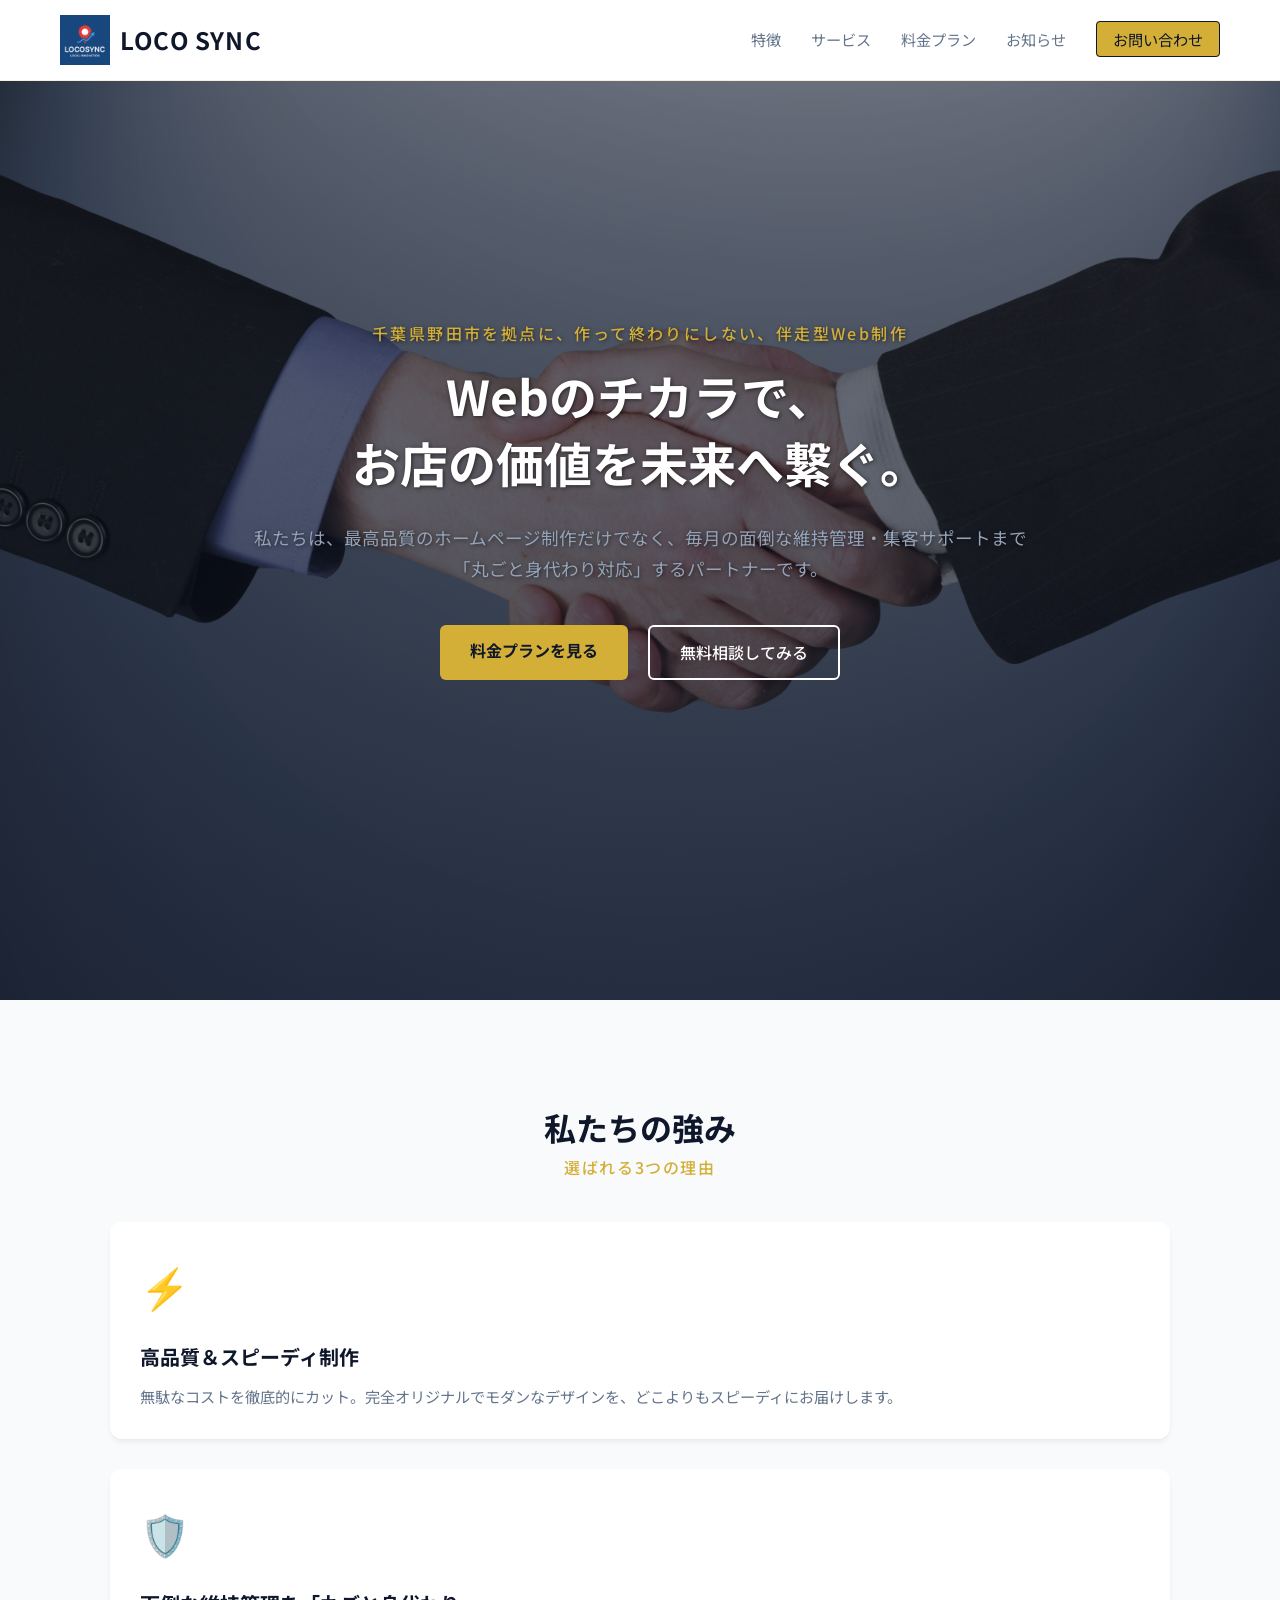
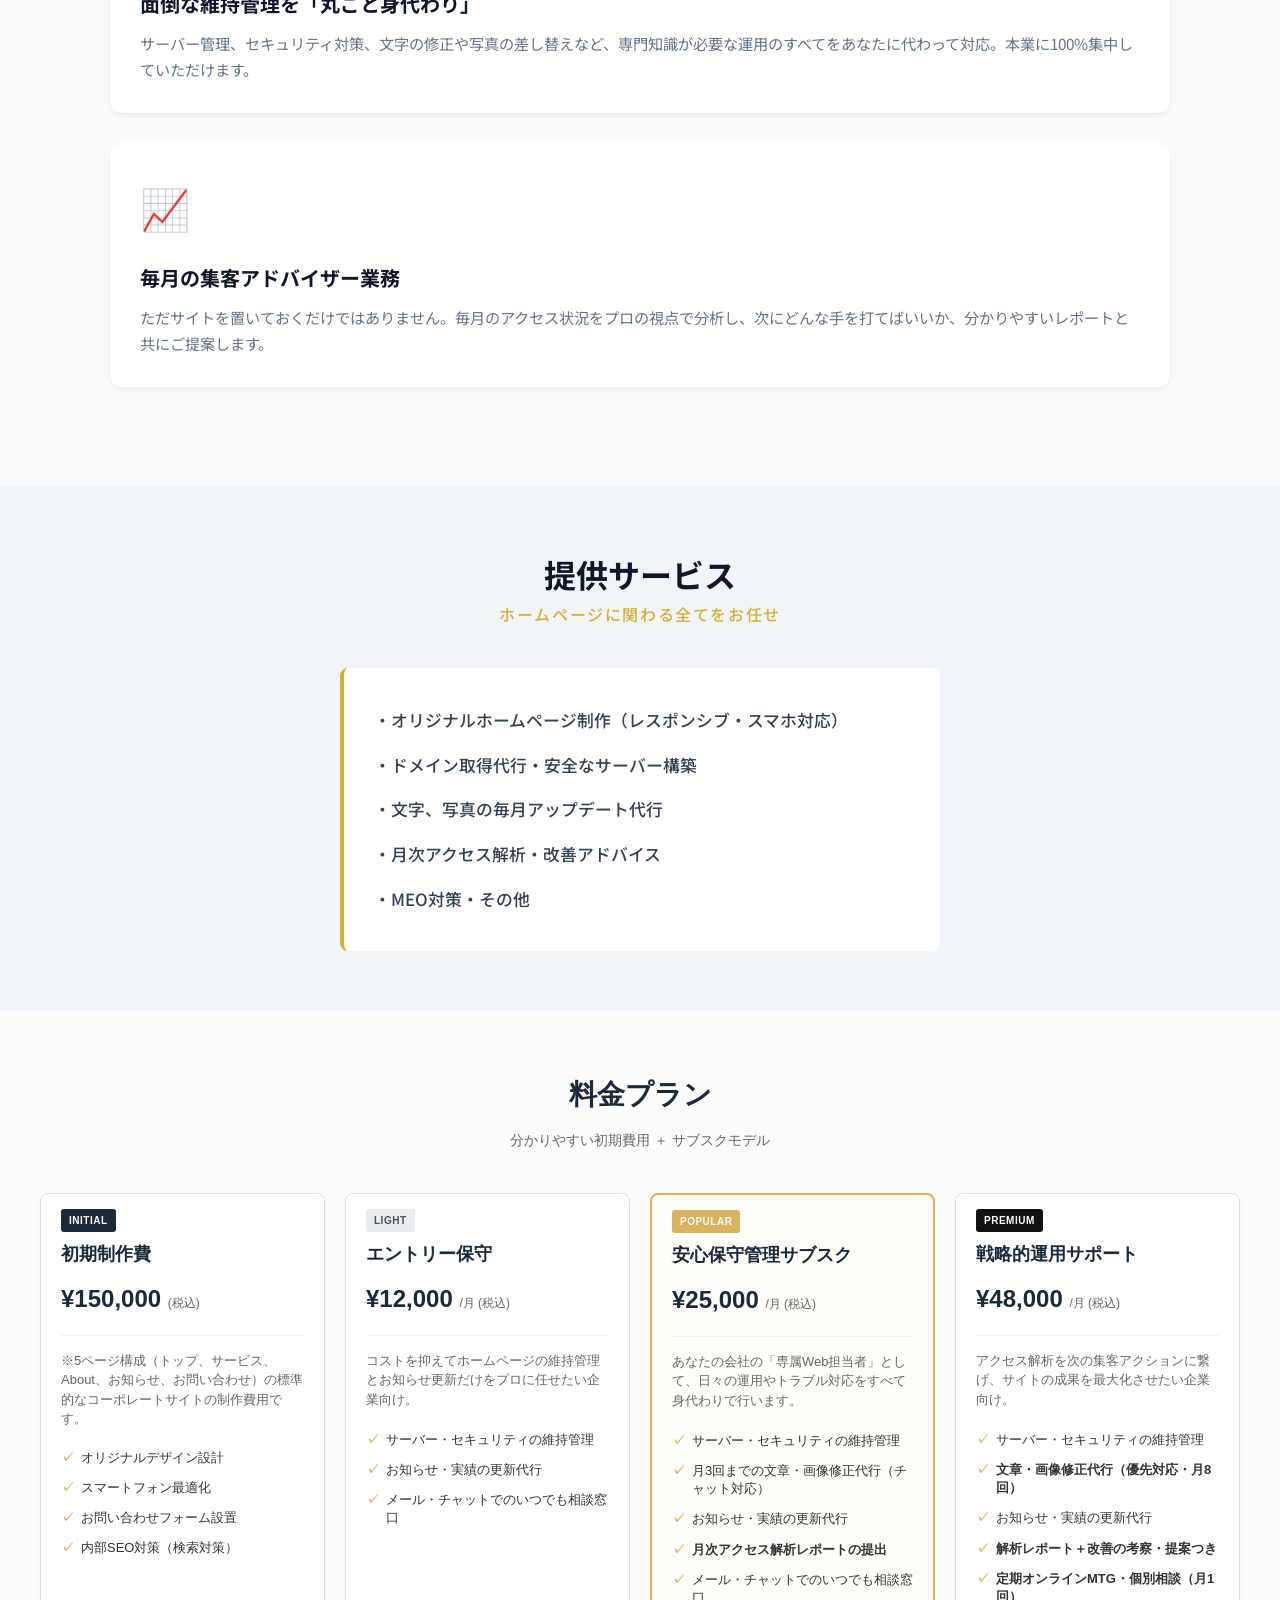
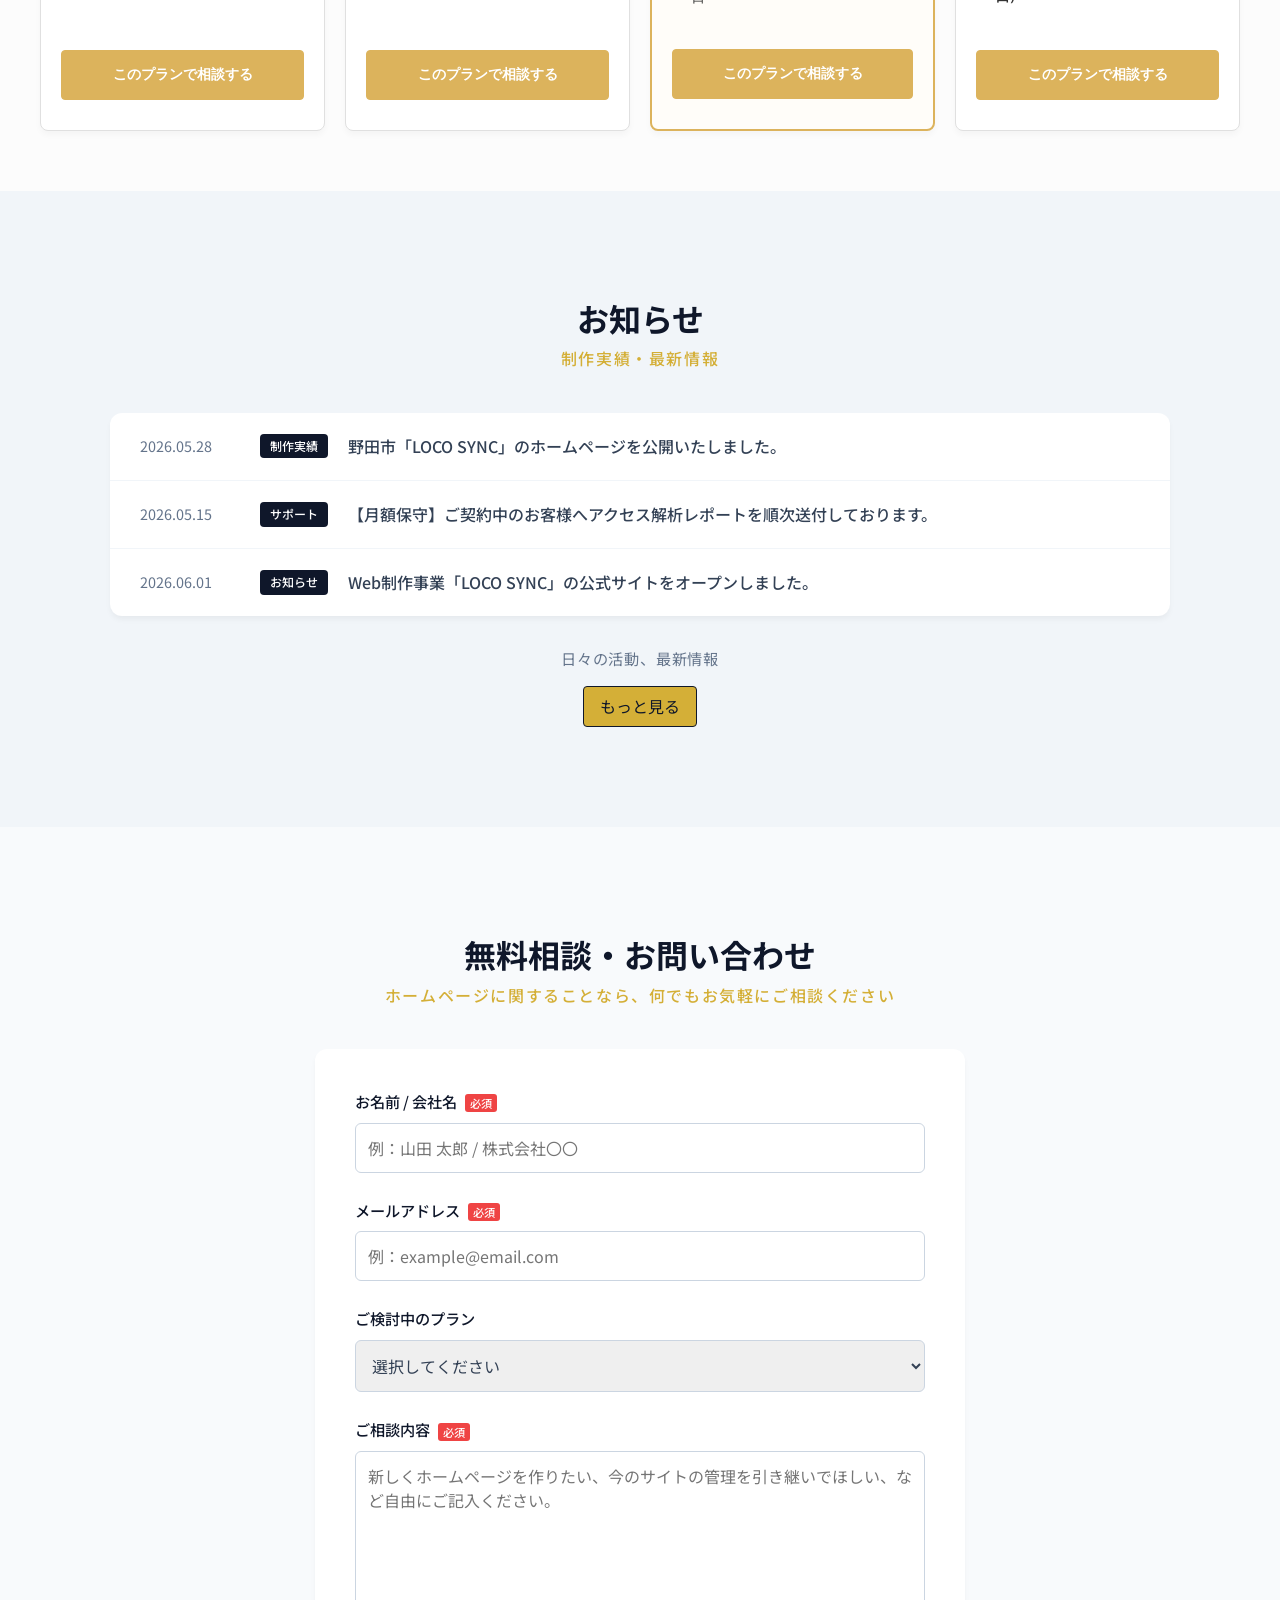
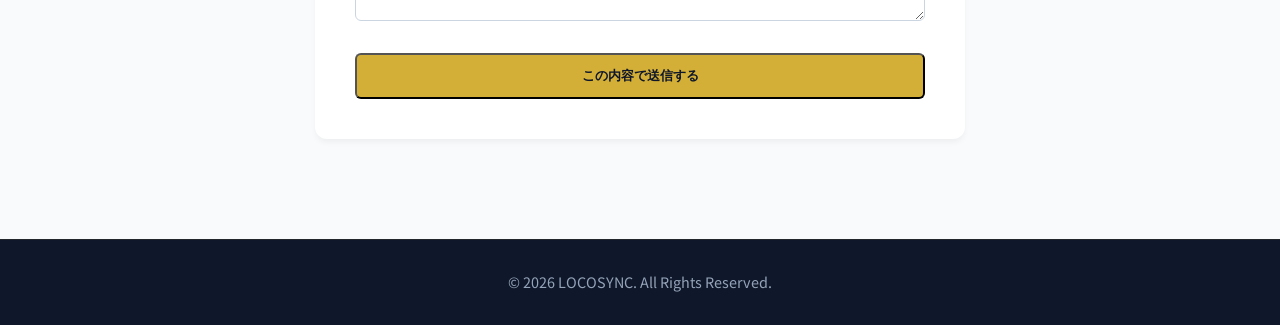
==== index.html @ f5b04028 "deploy" ====
<!DOCTYPE html>
<html lang="ja">
<head>
    <meta charset="UTF-8">
    <meta name="viewport" content="width=device-width, initial-scale=1.0">
    <title>Web制作 & 運営サポート | あなたの街のWeb担当者</title>
    <link rel="stylesheet" href="style.css">
    <!-- Google Fonts から洗練されたフォントを読み込み -->
    <link rel="preconnect" href="https://fonts.googleapis.com">
    <link rel="preconnect" href="https://fonts.gstatic.com" crossorigin>
    <link href="https://fonts.googleapis.com/css2?family=Noto+Sans+JP:wght@400;500;700&display=swap" rel="stylesheet">
</head>
<body>

    <!-- 1. ヘッダー -->
    <header class="header">
        <div class="header-container">
            <a href="#" class="logo">
                <img src="logo.png" alt="LOCO SYNC" class="logo-img">
                <span class="logo-text">LOCO SYNC</span>
            </a>
            <nav class="nav-menu">
                <ul>
                    <li><a href="#features">特徴</a></li>
                    <li><a href="#services">サービス</a></li>
                    <li><a href="#pricing">料金プラン</a></li>
                    <li><a href="#news">お知らせ</a></li>
                    <li><a href="#contact" class="btn-nav">お問い合わせ</a></li>
                </ul>
            </nav>
            <!-- スマホ用ハンバーガーボタン -->
            <button class="hamburger" id="hamburger">
                <span></span>
                <span></span>
                <span></span>
            </button>
        </div>
    </header>

    <!-- 2. メインビュー -->
    <section class="hero">
        <div class="hero-container">
            <span class="hero-sub">千葉県野田市を拠点に、作って終わりにしない、伴走型Web制作</span>
            <h1 class="hero-title">Webのチカラで、<br>お店の価値を未来へ繋ぐ。</h1>
            <p class="hero-text">
                私たちは、最高品質のホームページ制作だけでなく、毎月の面倒な維持管理・集客サポートまで「丸ごと身代わり対応」するパートナーです。
            </p>
            <div class="hero-buttons">
                <a href="#pricing" class="btn btn-primary">料金プランを見る</a>
                <a href="#contact" class="btn btn-secondary">無料相談してみる</a>
            </div>
        </div>
    </section>

    <!-- 3. 私たちの強み -->
    <section id="features" class="features">
        <div class="container">
            <h2 class="section-title">私たちの強み</h2>
            <p class="section-subtitle">選ばれる3つの理由</p>
            
            <div class="grid-3">
                <div class="card feature-card">
                    <div class="card-icon">⚡</div>
                    <h3>高品質＆スピーディ制作</h3>
                    <p>無駄なコストを徹底的にカット。完全オリジナルでモダンなデザインを、どこよりもスピーディにお届けします。</p>
                </div>
                <div class="card feature-card">
                    <div class="card-icon">🛡️</div>
                    <h3>面倒な維持管理を「丸ごと身代わり」</h3>
                    <p>サーバー管理、セキュリティ対策、文字の修正や写真の差し替えなど、専門知識が必要な運用のすべてをあなたに代わって対応。本業に100%集中していただけます。</p>
                </div>
                <div class="card feature-card">
                    <div class="card-icon">📈</div>
                    <h3>毎月の集客アドバイザー業務</h3>
                    <p>ただサイトを置いておくだけではありません。毎月のアクセス状況をプロの視点で分析し、次にどんな手を打てばいいか、分かりやすいレポートと共にご提案します。</p>
                </div>
            </div>
        </div>
    </section>

    <!-- 4. 提供サービス・料金プラン -->
    <section id="services" class="services">
        <div class="container">
            <h2 class="section-title">提供サービス</h2>
            <p class="section-subtitle">ホームページに関わる全てをお任せ</p>
            <div class="services-list">
                <div class="service-item">・オリジナルホームページ制作（レスポンシブ・スマホ対応）</div>
                <div class="service-item">・ドメイン取得代行・安全なサーバー構築</div>
                <div class="service-item">・文字、写真の毎月アップデート代行</div>
                <div class="service-item">・月次アクセス解析・改善アドバイス</div>
                <div class="service-item">・MEO対策・その他</div>
            </div>
        </div>
    </section>

    <section id="pricing" class="pricing-section">
        <div class="pricing-header" style="text-align: center; margin-bottom: 40px;">
            <h2 style="font-size: 28px; font-weight: bold; color: #1a2a3a; margin-bottom: 10px;">料金プラン</h2>
            <p style="font-size: 14px; color: #666;">分かりやすい初期費用 ＋ サブスクモデル</p>
        </div>

        <div class="pricing-container">
            <div class="price-card">
                <span class="card-badge badge-initial">INITIAL</span>
                <h3 class="card-title">初期制作費</h3>
                <div class="card-price">¥150,000 <span class="tax">(税込)</span></div>
                <p class="card-desc">※5ページ構成（トップ、サービス、About、お知らせ、お問い合わせ）の標準的なコーポレートサイトの制作費用です。</p>
                <ul class="feature-list">
                    <li>オリジナルデザイン設計</li>
                    <li>スマートフォン最適化</li>
                    <li>お問い合わせフォーム設置</li>
                    <li>内部SEO対策（検索対策）</li>
                </ul>
                <a href="#contact" class="btn-plan btn-popular" data-plan="initial">このプランで相談する</a>
            </div>

            <div class="price-card">
                <span class="card-badge badge-light">LIGHT</span>
                <h3 class="card-title">エントリー保守</h3>
                <div class="card-price">¥12,000 <span class="period">/月 (税込)</span></div>
                <p class="card-desc">コストを抑えてホームページの維持管理とお知らせ更新だけをプロに任せたい企業向け。</p>
                <ul class="feature-list">
                    <li>サーバー・セキュリティの維持管理</li>
                    <li>お知らせ・実績の更新代行</li>
                    <li>メール・チャットでのいつでも相談窓口</li>
                </ul>
                <a href="#contact" class="btn-plan btn-popular" data-plan="light">このプランで相談する</a>
            </div>

            <div class="price-card card-popular">
                <span class="card-badge badge-popular">POPULAR</span>
                <h3 class="card-title">安心保守管理サブスク</h3>
                <div class="card-price">¥25,000 <span class="period">/月 (税込)</span></div>
                <p class="card-desc">あなたの会社の「専属Web担当者」として、日々の運用やトラブル対応をすべて身代わりで行います。</p>
                <ul class="feature-list">
                    <li>サーバー・セキュリティの維持管理</li>
                    <li>月3回までの文章・画像修正代行（チャット対応）</li>
                    <li>お知らせ・実績の更新代行</li>
                    <li><strong>月次アクセス解析レポートの提出</strong></li>
                    <li>メール・チャットでのいつでも相談窓口</li>
                </ul>
                <a href="#contact" class="btn-plan btn-popular" data-plan="popular">このプランで相談する</a>
            </div>

            <div class="price-card">
                <span class="card-badge badge-premium">PREMIUM</span>
                <h3 class="card-title">戦略的運用サポート</h3>
                <div class="card-price">¥48,000 <span class="period">/月 (税込)</span></div>
                <p class="card-desc">アクセス解析を次の集客アクションに繋げ、サイトの成果を最大化させたい企業向け。</p>
                <ul class="feature-list">
                    <li>サーバー・セキュリティの維持管理</li>
                    <li><strong>文章・画像修正代行（優先対応・月8回）</strong></li>
                    <li>お知らせ・実績の更新代行</li>
                    <li><strong>解析レポート＋改善の考察・提案つき</strong></li>
                    <li><strong>定期オンラインMTG・個別相談（月1回）</strong></li>
                </ul>
                <a href="#contact" class="btn-plan btn-popular" data-plan="premium">このプランで相談する</a>
            </div>
        </div>
    </section>

    <!-- 5. お知らせ -->

            </div>
        </div>
    </section>

    <!-- 5. お知らせ -->
    <section id="news" class="news">
        <div class="container">
            <h2 class="section-title">お知らせ</h2>
            <p class="section-subtitle">制作実績・最新情報</p>
            
            <div class="news-list">
                <article class="news-item">
                    <span class="news-date">2026.05.28</span>
                    <span class="news-category">制作実績</span>
                    <a href="#" class="news-title">野田市「LOCO SYNC」のホームページを公開いたしました。</a>
                </article>
                <article class="news-item">
                    <span class="news-date">2026.05.15</span>
                    <span class="news-category">サポート</span>
                    <a href="#" class="news-title">【月額保守】ご契約中のお客様へアクセス解析レポートを順次送付しております。</a>
                </article>
                <article class="news-item">
                    <span class="news-date">2026.06.01</span>
                    <span class="news-category">お知らせ</span>
                    <a href="#" class="news-title">Web制作事業「LOCO SYNC」の公式サイトをオープンしました。</a>
                </article>
            </div>
            <div class="news-footer">
                <p class="news-note">日々の活動、最新情報</p>
                <a href="#" class="btn-nav">もっと見る</a>
            </div>
        </div>
    </section>

    <!-- 6. お問い合わせ -->
    <section id="contact" class="contact">
        <div class="container">
            <h2 class="section-title">無料相談・お問い合わせ</h2>
            <p class="section-subtitle">ホームページに関することなら、何でもお気軽にご相談ください</p>
            
            <form class="contact-form" onsubmit="return false;">
                <div class="form-group">
                    <label for="name">お名前 / 会社名 <span class="required">必須</span></label>
                    <input type="text" id="name" placeholder="例：山田 太郎 / 株式会社〇〇" required>
                </div>
                <div class="form-group">
                    <label for="email">メールアドレス <span class="required">必須</span></label>
                    <input type="email" id="email" placeholder="例：example@email.com" required>
                </div>
                <div class="form-group">
                    <label for="plan">ご検討中のプラン</label>
                    <select id="plan">
                        <option value="none">選択してください</option>
                        <option value="initial">初期制作費（¥150,000）</option>
                        <option value="light">エントリー保守（¥12,000/月）</option>
                        <option value="popular">安心保守管理サブスク（¥25,000/月）</option>
                        <option value="premium">戦略的運用サポート（¥48,000/月）</option>
                    </select>
                </div>
                <div class="form-group">
                    <label for="message">ご相談内容 <span class="required">必須</span></label>
                    <textarea id="message" rows="6" placeholder="新しくホームページを作りたい、今のサイトの管理を引き継いでほしい、など自由にご記入ください。" required></textarea>
                </div>
                <button type="submit" class="btn btn-primary btn-full">この内容で送信する</button>
            </form>
        </div>
    </section>

    <!-- フッター -->
    <footer class="footer-copy">
        <p>&copy; 2026 LOCOSYNC. All Rights Reserved.</p>
    </footer>

    <script src="main.js"></script>
</body>
</html>
---- style.css ----
/* --- 全体のリセットと共通設定 --- */
* {
    margin: 0;
    padding: 0;
    box-sizing: border-box;
}

html {
    scroll-behavior: smooth;
}

body {
    font-family: 'Noto Sans JP', sans-serif;
    color: #334155;
    background-color: #f8fafc;
    line-height: 1.7;
}

a {
    text-decoration: none;
    color: inherit;
    transition: all 0.3s ease;
}

ul {
    list-style: none;
}

.container {
    max-width: 1100px;
    margin: 0 auto;
    padding: 0 20px;
}

.grid-3 {
    display: grid;
    grid-template-columns: repeat(auto-fit, minmax(300px, 1-fr));
    gap: 30px;
    margin-top: 40px;
}

/* --- 見出しスタリング --- */
.section-title {
    font-size: 2rem;
    text-align: center;
    color: #0f172a; /* 濃いネイビー */
    font-weight: 700;
}

.section-subtitle {
    text-align: center;
    color: #d4af37; /* ゴールド */
    font-weight: 500;
    margin-bottom: 40px;
    font-size: 1rem;
    letter-spacing: 0.1em;
}

/* --- ボタン --- */
.btn {
    display: inline-block;
    padding: 12px 30px;
    border-radius: 6px;
    font-weight: 500;
    text-align: center;
    cursor: pointer;
    transition: all 0.3s ease;
}

.btn-primary {
    background-color: #d4af37;
    color: #0f172a;
    font-weight: 700;
}

.btn-primary:hover {
    background-color: #f1c40f;
    transform: translateY(-2px);
}

.btn-secondary {
    border: 2px solid #ffffff;
    color: #ffffff;
}

.btn-secondary:hover {
    background-color: #ffffff;
    color: #0f172a;
    transform: translateY(-2px);
}

.btn-full {
    display: block;
    width: 100%;
}

/* --- カード共通 --- */
.card {
    background: #ffffff;
    padding: 30px;
    border-radius: 12px;
    box-shadow: 0 4px 6px -1px rgba(0, 0, 0, 0.05), 0 2px 4px -1px rgba(0, 0, 0, 0.03);
    transition: transform 0.3s ease;
}

.card:hover {
    transform: translateY(-5px);
}

/* --- 1. ヘッダー --- */
.header {
    background-color: #ffffff;
    position: fixed;
    top: 0;
    width: 100%;
    z-index: 1000;
    border-bottom: 1px solid rgba(212, 175, 55, 0.2);
    backdrop-filter: blur(5px);
}

.header-container {
    max-width: 1200px;
    margin: 0 auto;
    padding: 15px 20px;
    display: flex;
    justify-content: space-between;
    align-items: center;
}

.logo {
    display: flex;
    align-items: center;
    gap: 10px;
    text-decoration: none;
    transition: all 0.3s ease;
}

.logo-img {
    height: 50px;
    width: auto;
}

.logo-text {
    color: #0f172a;
    font-size: 1.5rem;
    font-weight: 700;
    letter-spacing: 0.05em;
}

.logo:hover .logo-text {
    color: #d4af37;
}

.nav-menu ul {
    display: flex;
    align-items: center;
    gap: 30px;
}

.nav-menu ul li a {
    color: #64748b;
    font-size: 0.95rem;
}

.nav-menu ul li a:hover {
    color: #d4af37;
}

.btn-nav {
    background-color: #d4af37;
    border: 1px solid #0f172a;
    padding: 6px 16px;
    border-radius: 4px;
    color: #0f172a !important;
}

.btn-nav:hover {
    background-color: transparent;
    border: 1px solid #d4af37;
    color: #d4af37 !important;
}

/* スマホ用ハンバーガー */
.hamburger {
    display: none;
    flex-direction: column;
    gap: 6px;
    background: none;
    border: none;
    cursor: pointer;
}

.hamburger span {
    width: 25px;
    height: 2px;
    background-color: #ffffff;
    transition: all 0.3s ease;
}

/* --- 2. メインビュー (Hero) --- */
.hero {
    position: relative;
    overflow: hidden;
    background-color: rgba(15, 23, 42, 0.45);
    /* 1. メイン画像を差し替え（同ディレクトリに配置してください） */
    background-image: url("baumannfoto-hands-10016269.jpg");

    /* 2. 画面幅に綺麗に収める */
    background-size: cover;
    background-position: center center;
    background-repeat: no-repeat;
    background-blend-mode: multiply;

    /* 3. 縦サイズを固定して中央寄せにする（デザイン崩れを防ぐ） */
    height: 1000px;
    display: flex;
    flex-direction: column;
    justify-content: center;
    padding: 0 20px;
    color: #ffffff;
    text-align: center;
}

.hero::before {
    content: "";
    position: absolute;
    inset: 0;
    background: linear-gradient(180deg, rgba(15, 23, 42, 0.22), rgba(15, 23, 42, 0.55));
    pointer-events: none;
}

.hero > * {
    position: relative;
    z-index: 1;
}

.hero-sub {
    color: #d4af37;
    font-weight: 500;
    letter-spacing: 0.15em;
    font-size: 1rem;
    display: block;
    margin-bottom: 15px;
    text-shadow: 1px 1px 4px rgba(0, 0, 0, 0.6);
}

.hero-title {
    font-size: 3rem;
    font-weight: 700;
    line-height: 1.4;
    margin-bottom: 25px;
    text-shadow: 1px 1px 4px rgba(0, 0, 0, 0.6);
}

.hero-text {
    font-size: 1.1rem;
    color: #94a3b8;
    max-width: 800px;
    margin: 0 auto 40px auto;
    text-shadow: 1px 1px 4px rgba(0, 0, 0, 0.6);
    line-height: 1.8;
}

.hero-buttons {
    display: flex;
    justify-content: center;
    gap: 20px;
}

/* --- 3. 私たちの強み --- */
.features {
    padding: 100px 0;
}

.feature-card h3 {
    font-size: 1.25rem;
    color: #0f172a;
    margin: 20px 0 10px 0;
}

.feature-card p {
    font-size: 0.95rem;
    color: #64748b;
}

.card-icon {
    font-size: 2.5rem;
}

/* --- 4. 提供サービス & 料金プラン --- */
.services {
    padding: 60px 0;
    background-color: #f1f5f9;
}

.services-list {
    max-width: 600px;
    margin: 0 auto;
    background: #ffffff;
    padding: 30px;
    border-radius: 8px;
    border-left: 4px solid #d4af37;
}

.service-item {
    font-size: 1.05rem;
    padding: 8px 0;
    color: #334155;
    font-weight: 500;
}

.pricing-section {
  padding: 60px 20px;
  background-color: #fcfcfc;
  font-family: 'Helvetica Neue', Arial, sans-serif;
}
.pricing-container {
  display: flex;
  flex-wrap: wrap;
  justify-content: center;
  gap: 20px;
  max-width: 1200px;
  margin: 0 auto;
}
.price-card {
  flex: 1;
  min-width: 260px;
  max-width: 285px;
  background: #ffffff;
  border: 1px solid #e0e0e0;
  border-radius: 8px;
  padding: 30px 20px;
  position: relative;
  display: flex;
  flex-direction: column;
  box-shadow: 0 4px 6px rgba(0,0,0,0.03);
  transition: transform 0.3s ease, box-shadow 0.3s ease;
}
.price-card:hover {
  transform: translateY(-5px);
  box-shadow: 0 10px 20px rgba(0,0,0,0.08);
}
.price-card.card-popular {
  border: 2px solid #dcb35c;
  background-color: #fffdf9;
}
.card-badge {
  position: absolute;
  top: 15px;
  left: 20px;
  font-size: 10px;
  font-weight: bold;
  padding: 3px 8px;
  border-radius: 3px;
  letter-spacing: 0.5px;
}
.badge-initial { background-color: #1a2a3a; color: #fff; }
.badge-light { background-color: #e9ecef; color: #495057; }
.badge-popular { background-color: #dcb35c; color: #fff; }
.badge-premium { background-color: #111111; color: #fff; }
.card-title {
  font-size: 18px;
  font-weight: bold;
  color: #1a2a3a;
  margin: 15px 0 10px 0;
}
.card-price {
  font-size: 24px;
  font-weight: bold;
  color: #1a2a3a;
  margin-bottom: 15px;
  border-bottom: 1px solid #f0f0f0;
  padding-bottom: 15px;
}
.card-price .tax, .card-price .period {
  font-size: 12px;
  font-weight: normal;
  color: #666;
}
.card-desc {
  font-size: 13px;
  color: #666;
  line-height: 1.5;
  margin-bottom: 20px;
  min-height: 60px;
}
.feature-list {
  list-style: none;
  padding: 0;
  margin: 0 0 30px 0;
  flex-grow: 1;
}
.feature-list li {
  font-size: 13px;
  color: #333;
  position: relative;
  padding-left: 20px;
  margin-bottom: 12px;
  line-height: 1.4;
}
.feature-list li::before {
  content: "✓";
  position: absolute;
  left: 0;
  color: #dcb35c;
  font-weight: bold;
}
.feature-list li.not-included {
  color: #b0b0b0;
}
.feature-list li.not-included::before {
  content: "✕";
  color: #ccc;
}
/* すべてのボタンをPOPULARの色（オレンジ・ゴールド）に統一 */
.btn-plan {
  display: block;
  text-align: center;
  background-color: #dcb35c;
  color: #fff;
  border: 1px solid #dcb35c;
  padding: 12px;
  border-radius: 4px;
  text-decoration: none;
  font-size: 14px;
  font-weight: bold;
  transition: all 0.3s ease;
}
/* すべてのボタンのホバー時の挙動を統一 */
.btn-plan:hover {
  background-color: #c9a14b;
  border-color: #c9a14b;
  color: #fff;
}
@media (max-width: 768px) {
  .pricing-container {
    flex-direction: column;
    align-items: center;
  }
  .price-card {
    width: 100%;
    max-width: 100%;
  }
}

/* --- 5. お知らせ --- */
.news {
    padding: 100px 0;
    background-color: #f1f5f9;
}

.news-list {
    background: #ffffff;
    border-radius: 12px;
    overflow: hidden;
    box-shadow: 0 4px 6px -1px rgba(0, 0, 0, 0.05);
}

.news-item {
    display: flex;
    align-items: center;
    padding: 20px 30px;
    border-bottom: 1px solid #f1f5f9;
}

.news-item:last-child {
    border-bottom: none;
}

.news-date {
    font-size: 0.9rem;
    color: #64748b;
    width: 120px;
}

.news-category {
    font-size: 0.75rem;
    background-color: #0f172a;
    color: #ffffff;
    padding: 2px 10px;
    border-radius: 4px;
    margin-right: 20px;
    font-weight: 500;
}

.news-title {
    color: #334155;
    font-weight: 500;
    flex-grow: 1;
}

.news-title:hover {
    color: #d4af37;
    padding-left: 5px;
}

.news-footer {
    display: flex;
    flex-direction: column;
    align-items: center;
    justify-content: center;
    gap: 14px;
    margin-top: 30px;
}

.news-note {
    font-size: 0.95rem;
    color: #64748b;
    letter-spacing: 0.05em;
}

/* --- 6. お問い合わせ --- */
.contact {
    padding: 100px 0;
}

.contact-form {
    max-width: 650px;
    margin: 0 auto;
    background: #ffffff;
    padding: 40px;
    border-radius: 12px;
    box-shadow: 0 4px 6px -1px rgba(0, 0, 0, 0.05);
}

.form-group {
    margin-bottom: 25px;
}

.form-group label {
    display: block;
    font-size: 0.95rem;
    font-weight: 500;
    color: #0f172a;
    margin-bottom: 8px;
}

.required {
    background-color: #ef4444;
    color: #ffffff;
    font-size: 0.7rem;
    padding: 1px 5px;
    border-radius: 3px;
    margin-left: 5px;
    vertical-align: middle;
}

.form-group input,
.form-group select,
.form-group textarea {
    width: 100%;
    padding: 12px;
    border: 1px solid #cbd5e1;
    border-radius: 6px;
    font-family: inherit;
    font-size: 1rem;
    color: #334155;
    transition: border-color 0.3s ease;
}

.form-group input:focus,
.form-group select:focus,
.form-group textarea:focus {
    outline: none;
    border-color: #d4af37;
}

/* --- フッター --- */
.footer-copy {
    background-color: #0f172a;
    color: #94a3b8;
    text-align: center;
    padding: 30px 20px;
    font-size: 0.9rem;
    border-top: 1px solid rgba(212, 175, 55, 0.1);
}

/* --- 📱 レスポンシブ対応 (スマホ用) --- */
@media (max-width: 768px) {
    .hero-title {
        font-size: 2rem;
    }
    
    .hero-buttons {
        flex-direction: column;
        gap: 15px;
        padding: 0 4px;
    }
    
    .pricing-container {
        flex-direction: column;
        gap: 30px;
    }
    
    .recommended {
        transform: none;
    }
    
    .news-item {
        flex-direction: column;
        align-items: flex-start;
        gap: 8px;
        padding: 20px;
    }
    
    /* ハンバーガーメニュー有効化 */
    .hamburger {
        display: flex;
    }
    
    .nav-menu {
        display: none;
        position: absolute;
        top: 100%;
        left: 0;
        width: 100%;
        background-color: #0f172a;
        padding: 20px;
        border-bottom: 2px solid #d4af37;
    }
    
    .nav-menu.active {
        display: block;
    }
    
    .nav-menu ul {
        flex-direction: column;
        gap: 20px;
        text-align: center;
    }
    
    .btn-nav {
        display: block;
        width: 100%;
    }
    
    /* ハンバーガーアニメーション用 */
    .hamburger.active span:nth-child(1) {
        transform: translateY(8px) rotate(45deg);
    }
    .hamburger.active span:nth-child(2) {
        opacity: 0;
    }
    .hamburger.active span:nth-child(3) {
        transform: translateY(-8px) rotate(-45deg);
    }
}
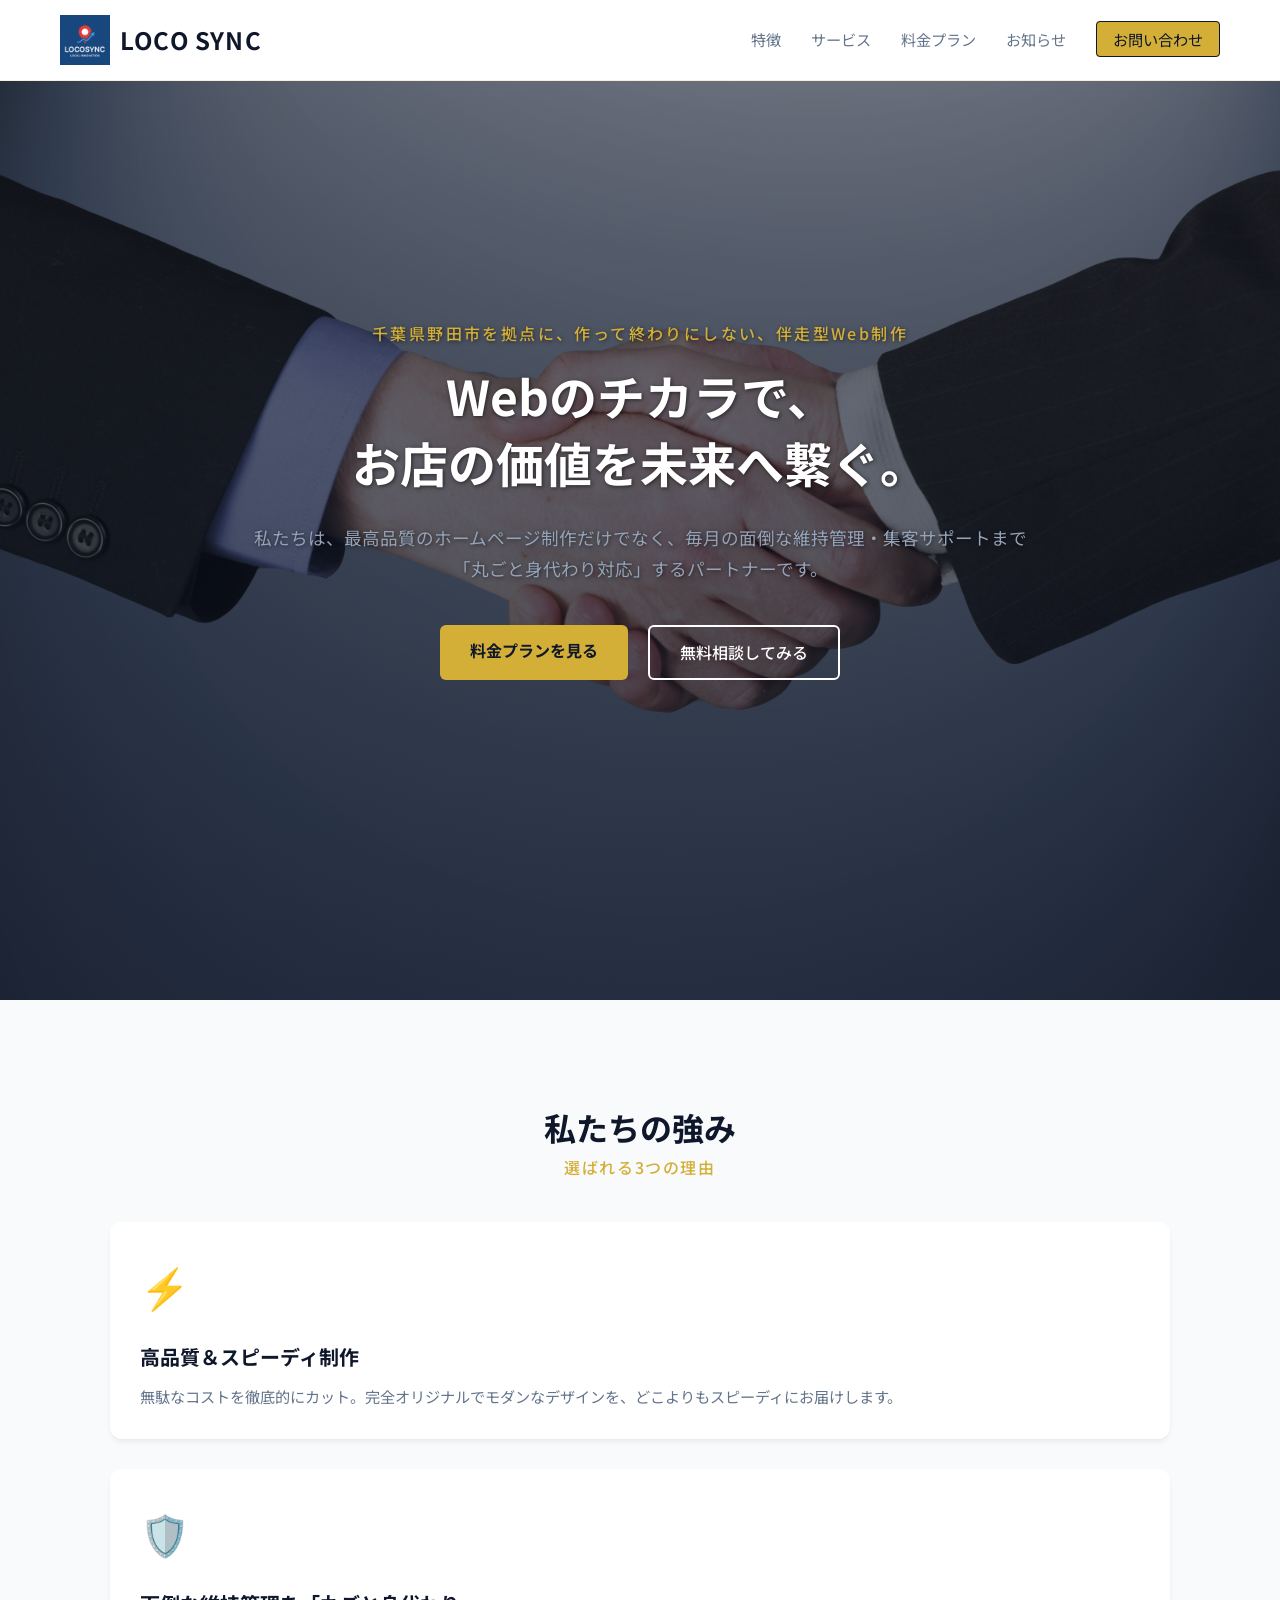
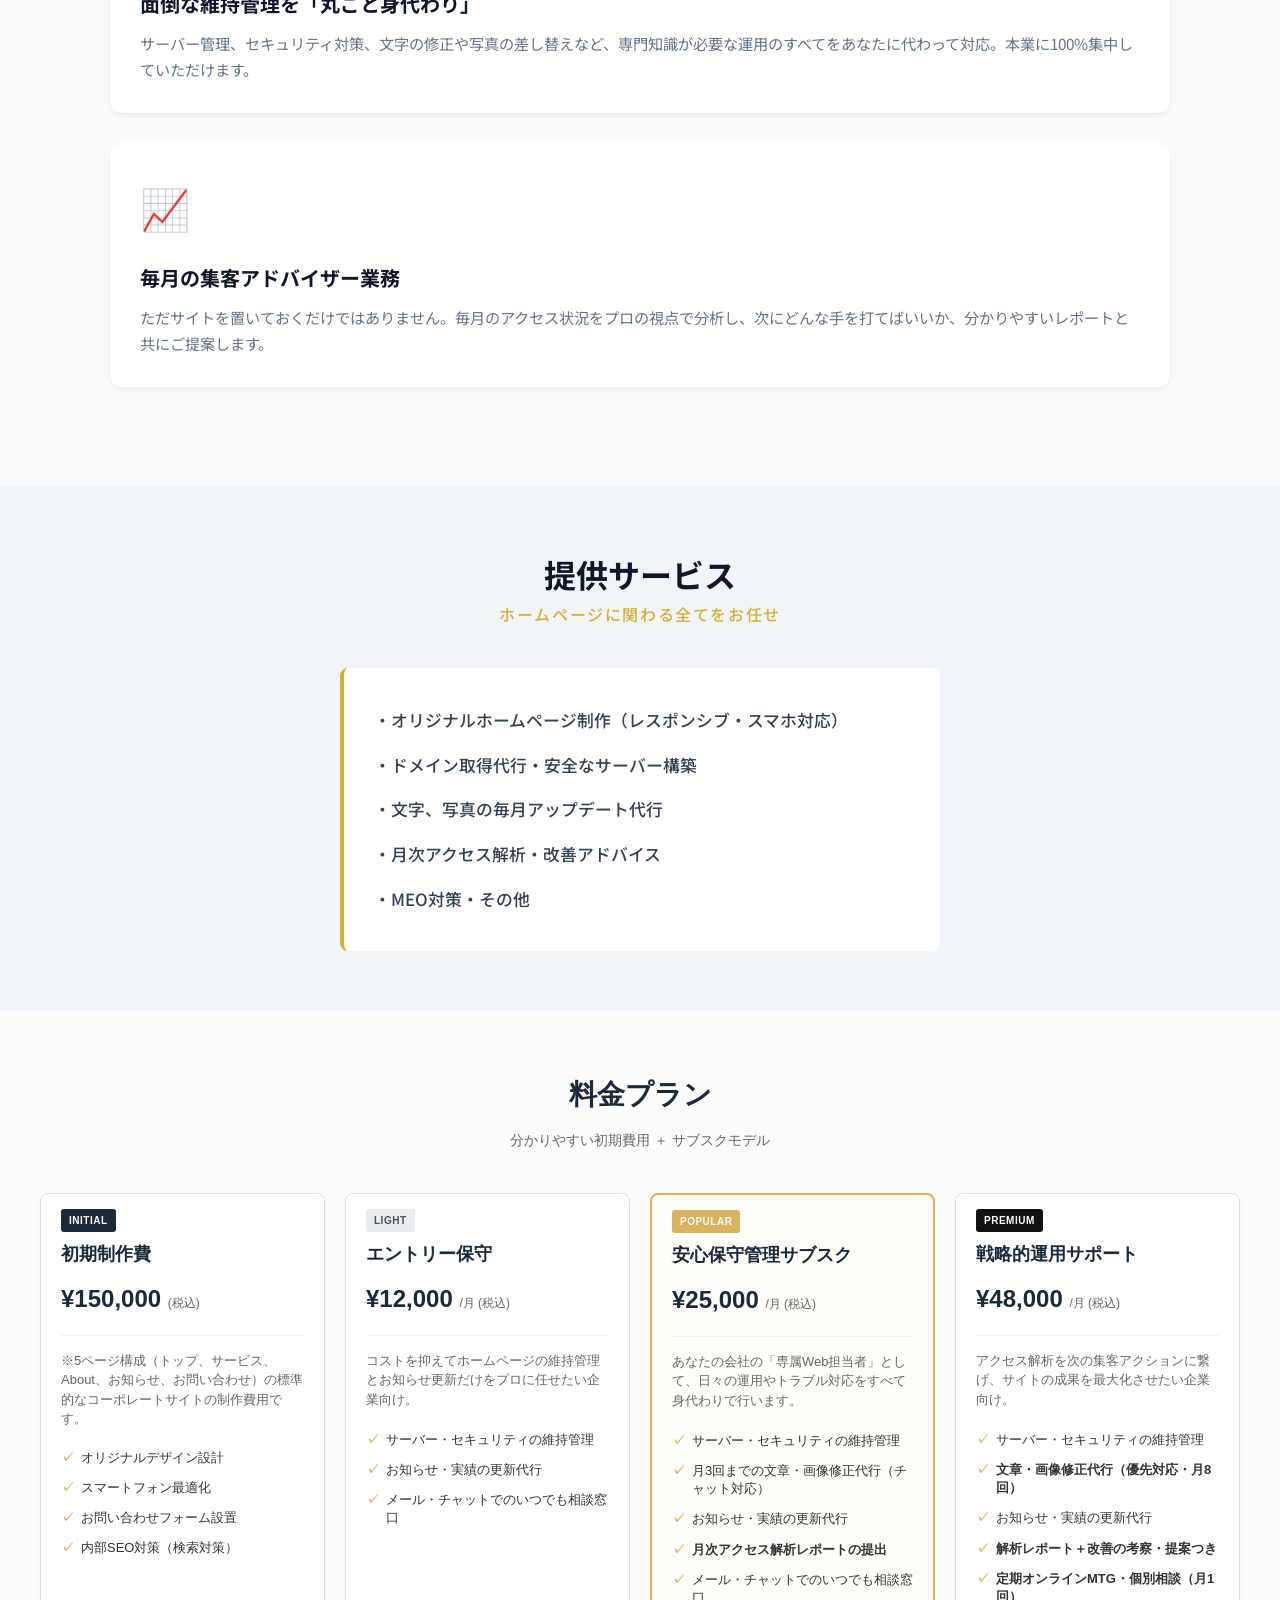
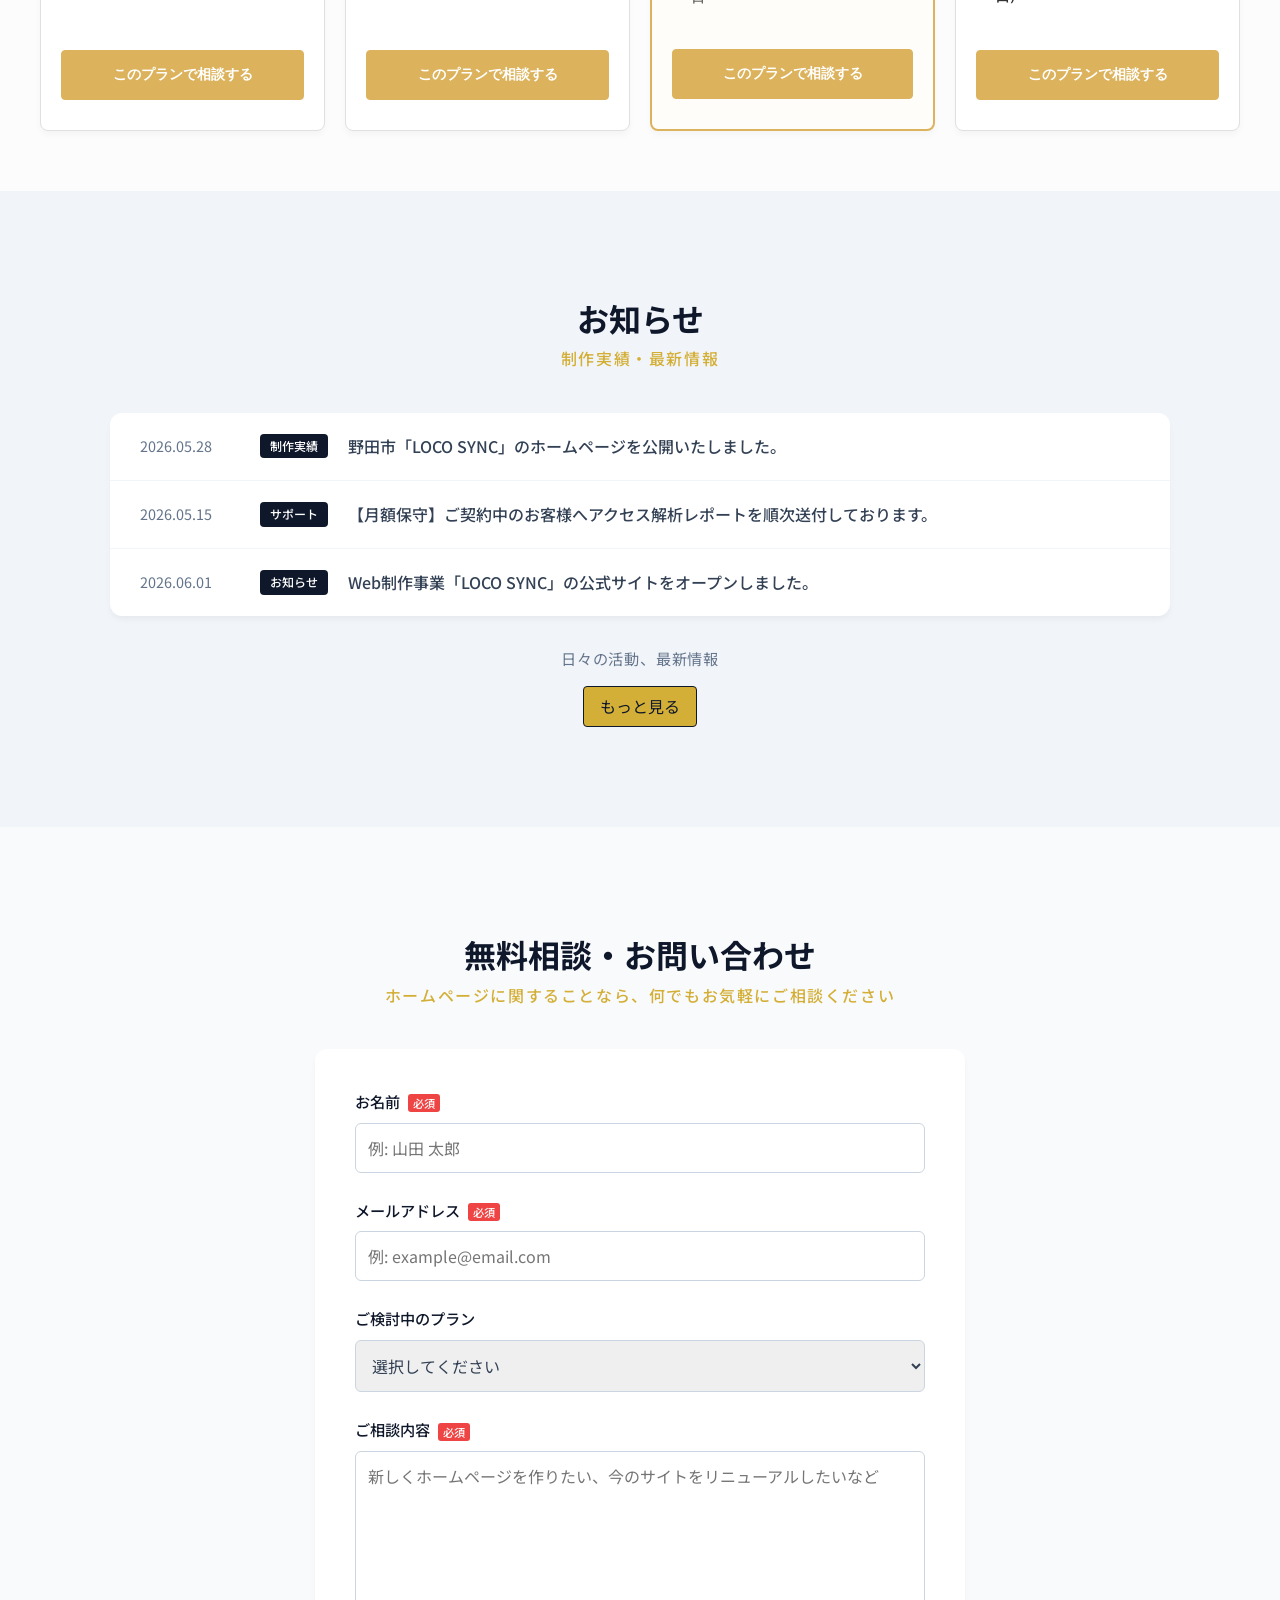
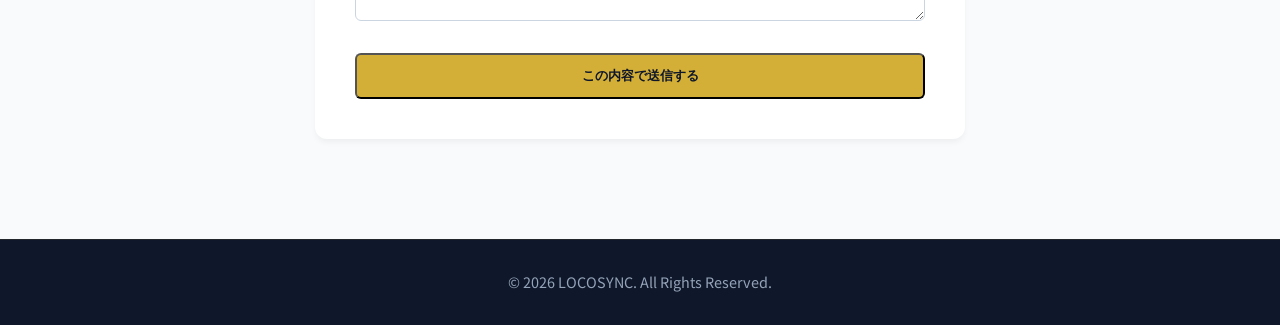
==== commit 76f1ecb9: "feat: サンキューページへのリダイレクトを設定" ====
--- a/index.html
+++ b/index.html
@@ -201,28 +201,29 @@
             <h2 class="section-title">無料相談・お問い合わせ</h2>
             <p class="section-subtitle">ホームページに関することなら、何でもお気軽にご相談ください</p>
             
-            <form class="contact-form" onsubmit="return false;">
-                <div class="form-group">
-                    <label for="name">お名前 / 会社名 <span class="required">必須</span></label>
-                    <input type="text" id="name" placeholder="例：山田 太郎 / 株式会社〇〇" required>
-                </div>
-                <div class="form-group">
-                    <label for="email">メールアドレス <span class="required">必須</span></label>
-                    <input type="email" id="email" placeholder="例：example@email.com" required>
-                </div>
-                <div class="form-group">
-                    <label for="plan">ご検討中のプラン</label>
-                    <select id="plan">
-                        <option value="none">選択してください</option>
-                        <option value="initial">初期制作費（¥150,000）</option>
-                        <option value="light">エントリー保守（¥12,000/月）</option>
-                        <option value="popular">安心保守管理サブスク（¥25,000/月）</option>
-                        <option value="premium">戦略的運用サポート（¥48,000/月）</option>
-                    </select>
-                </div>
-                <div class="form-group">
-                    <label for="message">ご相談内容 <span class="required">必須</span></label>
-                    <textarea id="message" rows="6" placeholder="新しくホームページを作りたい、今のサイトの管理を引き継いでほしい、など自由にご記入ください。" required></textarea>
+            <form class="contact-form" action="https://formspree.io/f/mzdwqpgp" method="POST">
+          <input type="hidden" name="_next" value="https://my-portfolio-onig.vercel.app/thankyou.html">
+          <div class="form-group">
+            <label for="name">お名前 <span class="required">必須</span></label>
+            <input type="text" id="name" name="name" placeholder="例: 山田 太郎" required>
+          </div>
+          <div class="form-group">
+            <label for="email">メールアドレス <span class="required">必須</span></label>
+            <input type="email" id="email" name="email" placeholder="例: example@email.com" required>
+          </div>
+          <div class="form-group">
+            <label for="plan">ご検討中のプラン</label>
+            <select id="plan" name="plan">
+              <option value="none">選択してください</option>
+              <option value="initial">初期制作費（¥150,000）</option>
+              <option value="light">エントリー保守（¥12,000/月）</option>
+              <option value="popular">安心保守管理サブスク（¥25,000/月）</option>
+              <option value="premium">戦略的運用サポート（¥48,000/月）</option>
+            </select>
+          </div>
+          <div class="form-group">
+            <label for="message">ご相談内容 <span class="required">必須</span></label>
+            <textarea id="message" name="message" rows="6" placeholder="新しくホームページを作りたい、今のサイトをリニューアルしたいなど" required></textarea>
                 </div>
                 <button type="submit" class="btn btn-primary btn-full">この内容で送信する</button>
             </form>
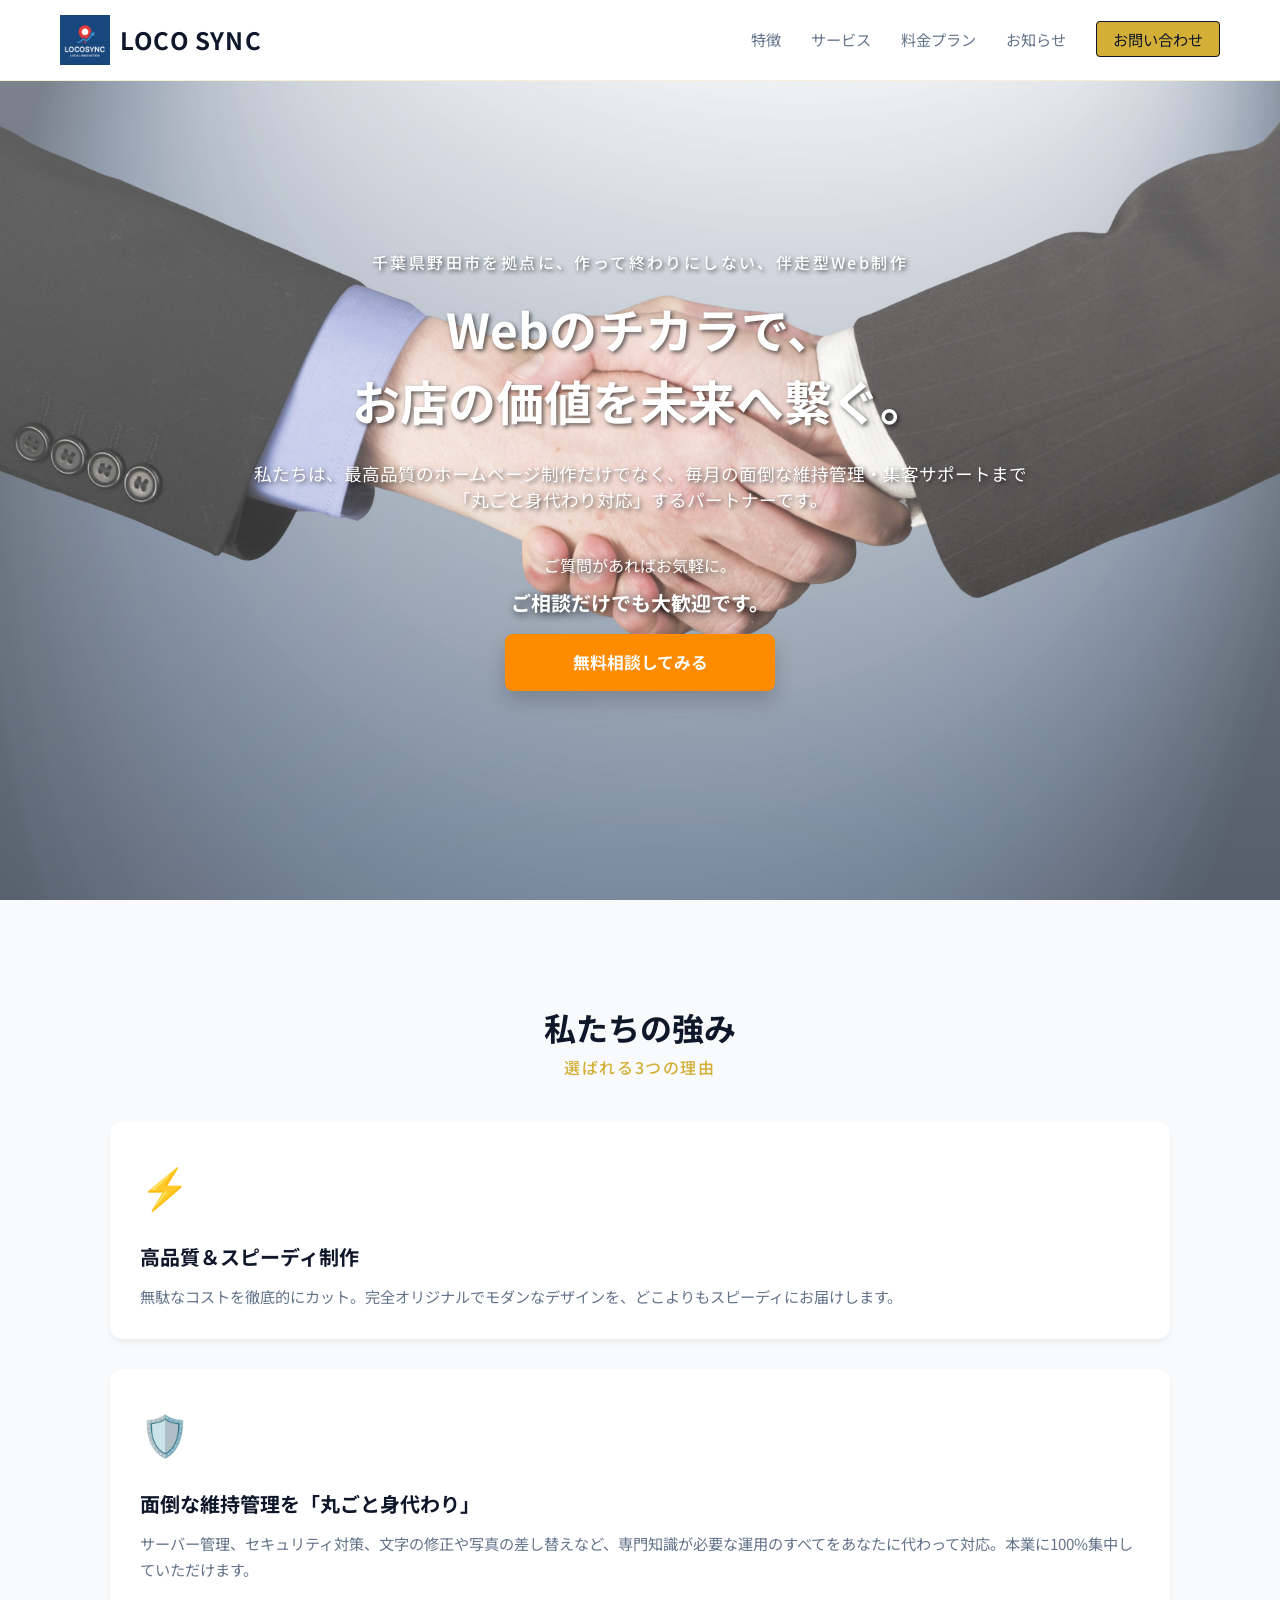
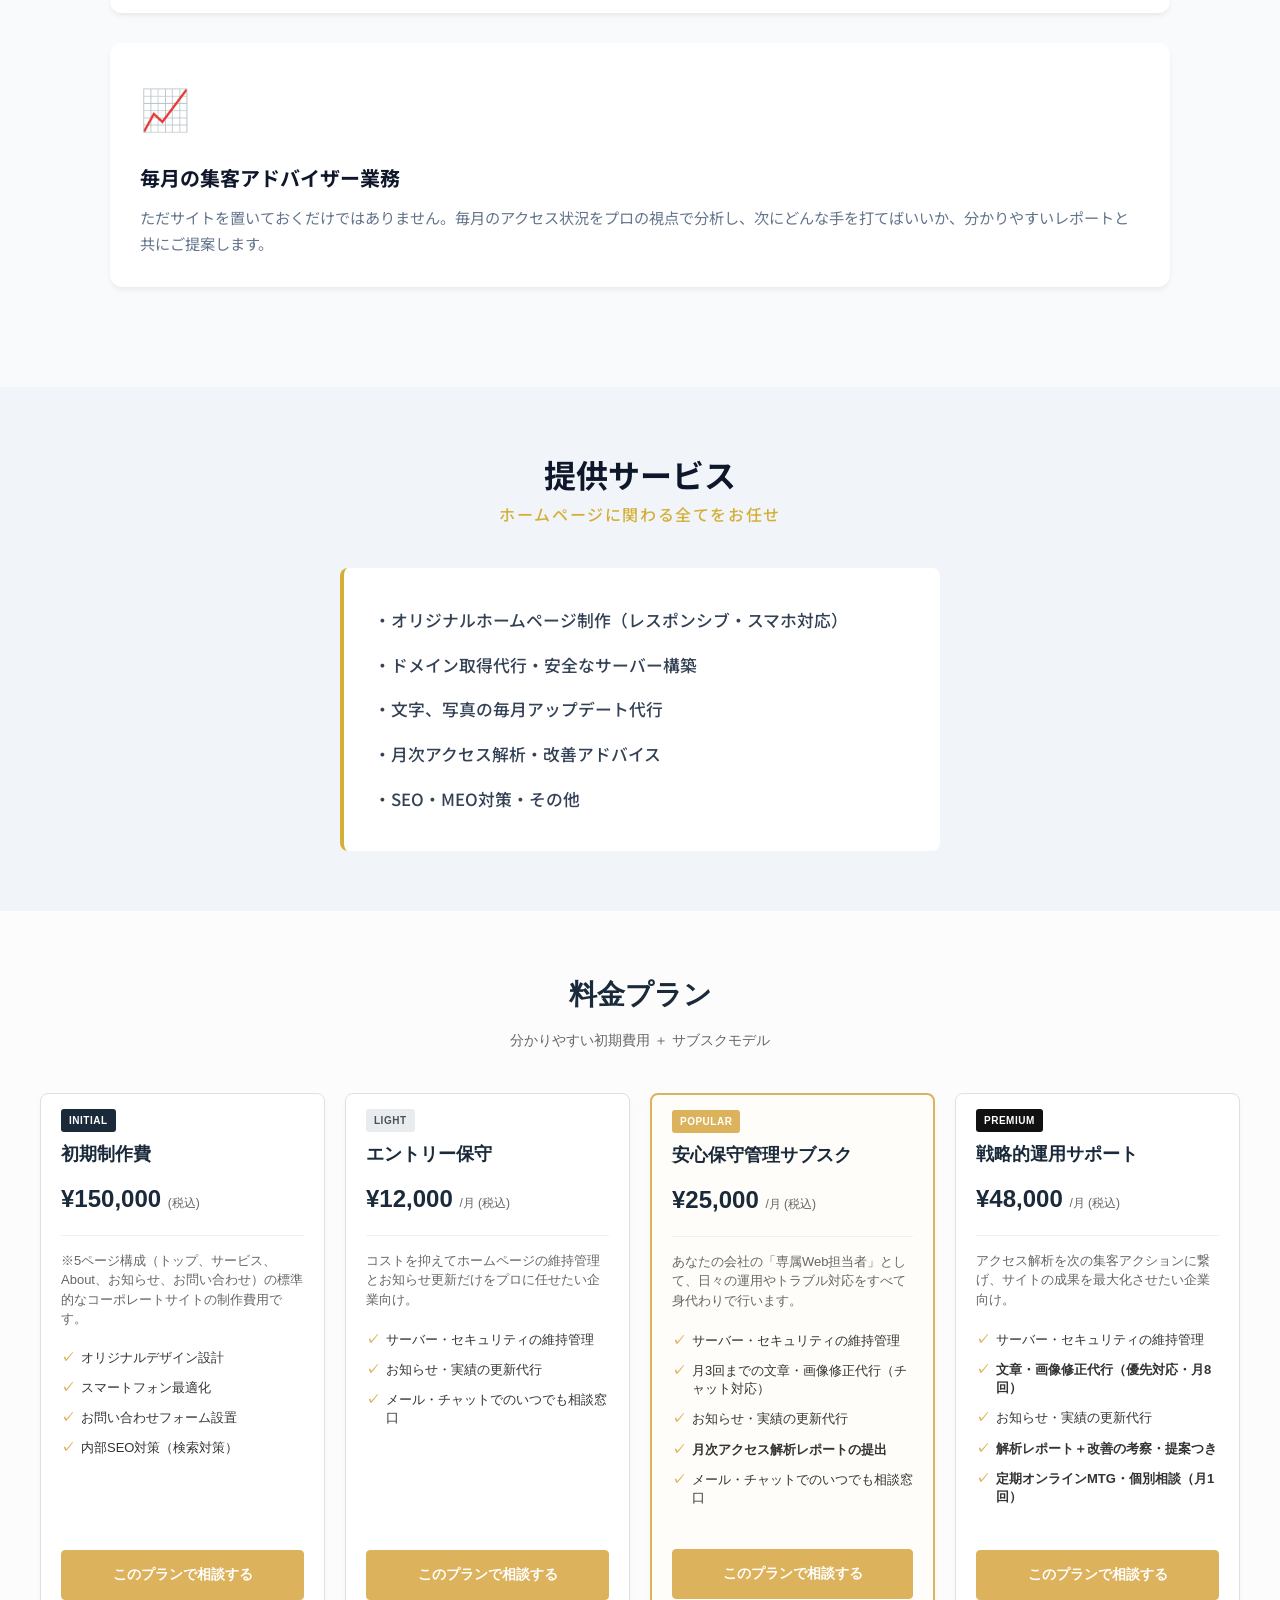
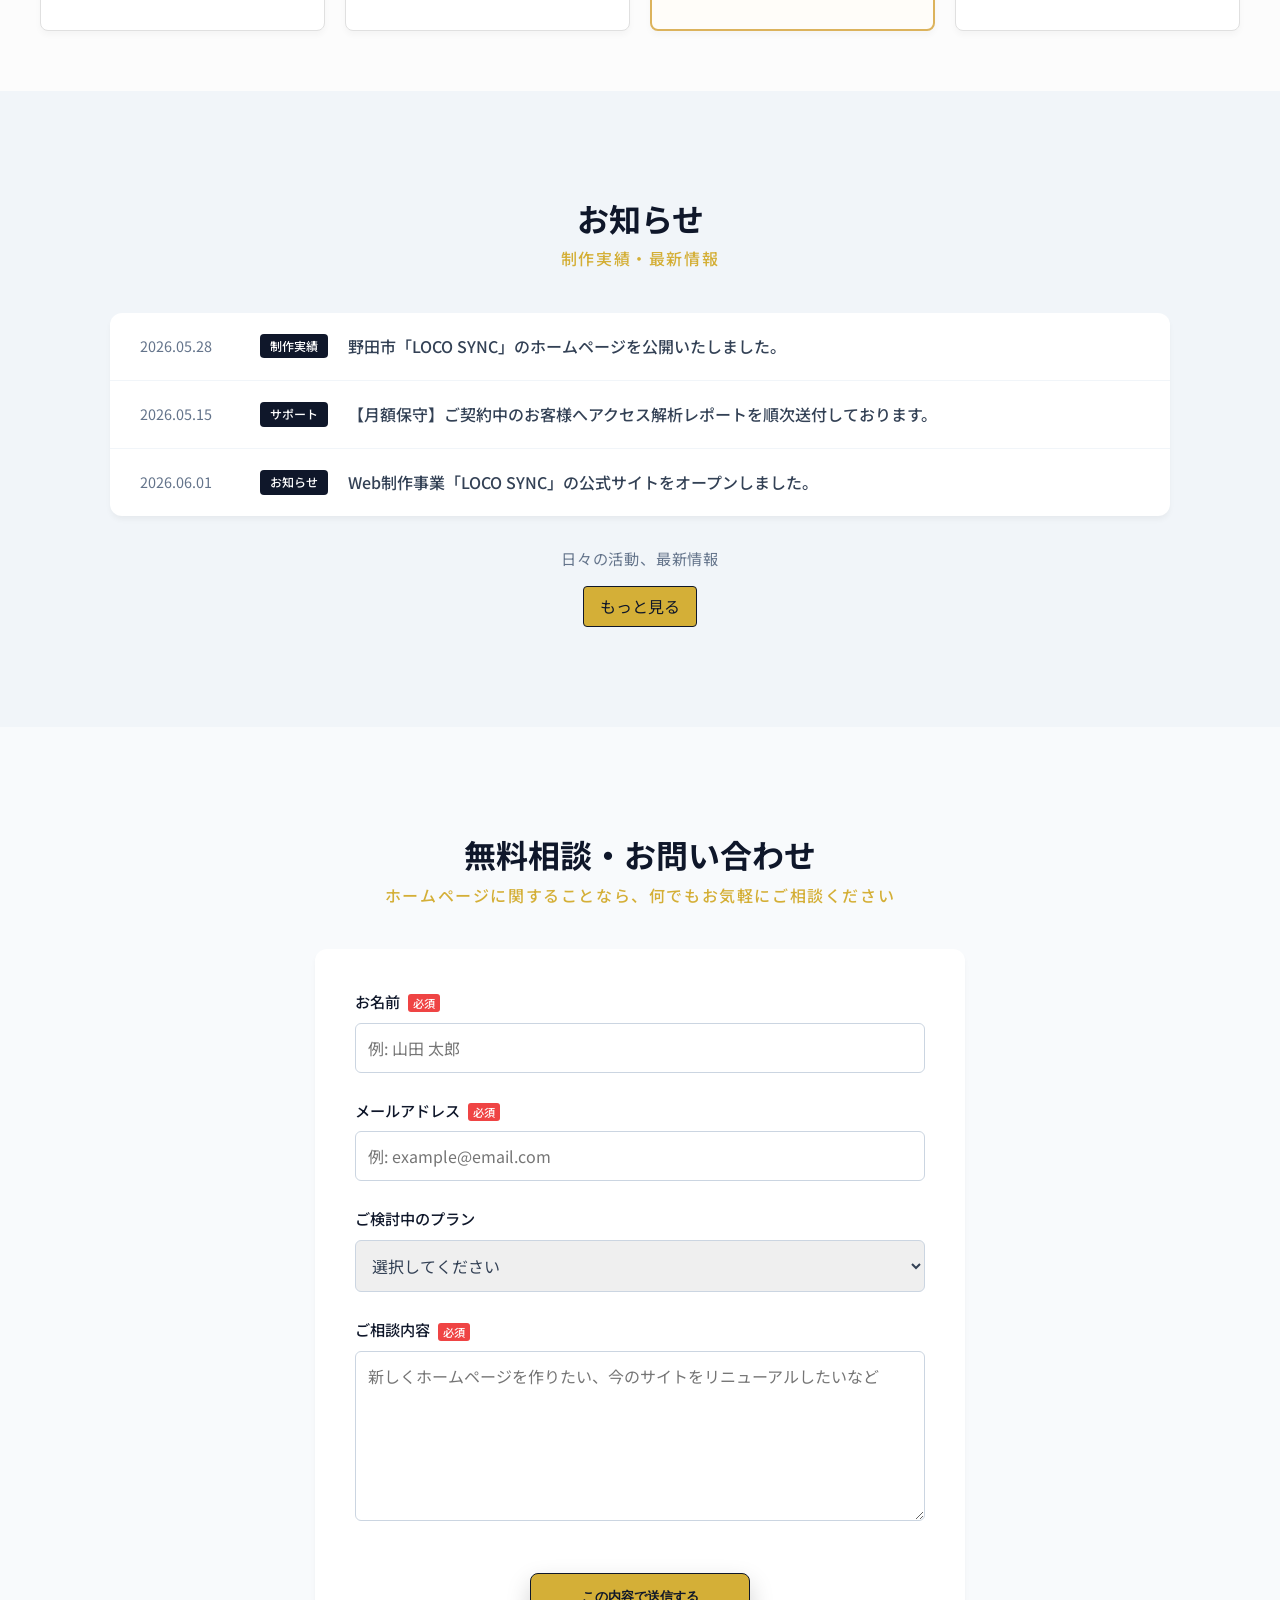
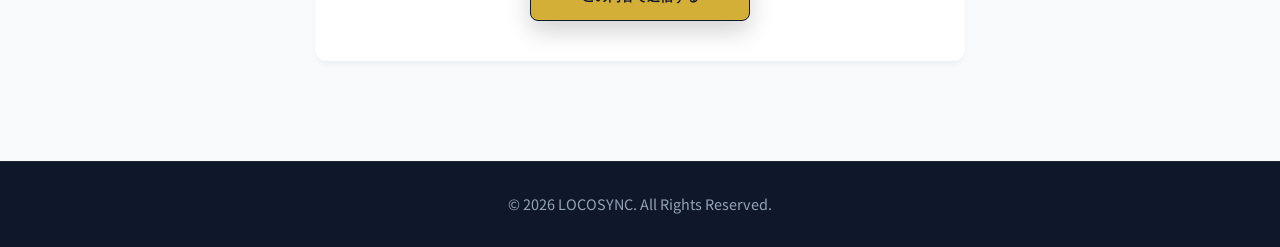
==== commit 935b2fdf: "メインビューのテキストとボタンを修正" ====
--- a/index.html
+++ b/index.html
@@ -45,8 +45,10 @@
             <p class="hero-text">
                 私たちは、最高品質のホームページ制作だけでなく、毎月の面倒な維持管理・集客サポートまで「丸ごと身代わり対応」するパートナーです。
             </p>
+            <div class="hero-message">
+                <p>ご質問があればお気軽に。<span class="hero-message-highlight">ご相談だけでも大歓迎です。</span></p>
+            </div>
             <div class="hero-buttons">
-                <a href="#pricing" class="btn btn-primary">料金プランを見る</a>
                 <a href="#contact" class="btn btn-secondary">無料相談してみる</a>
             </div>
         </div>
@@ -88,7 +90,7 @@
                 <div class="service-item">・ドメイン取得代行・安全なサーバー構築</div>
                 <div class="service-item">・文字、写真の毎月アップデート代行</div>
                 <div class="service-item">・月次アクセス解析・改善アドバイス</div>
-                <div class="service-item">・MEO対策・その他</div>
+                <div class="service-item">・SEO・MEO対策・その他</div>
             </div>
         </div>
     </section>
@@ -202,7 +204,7 @@
             <p class="section-subtitle">ホームページに関することなら、何でもお気軽にご相談ください</p>
             
             <form class="contact-form" action="https://formspree.io/f/mzdwqpgp" method="POST">
-          <input type="hidden" name="_next" value="https://my-portfolio-onig.vercel.app/thankyou.html">
+          <input type="hidden" name="_next" value="https://okachanpower-wg.github.io/my-portforio/thankyou.html">
           <div class="form-group">
             <label for="name">お名前 <span class="required">必須</span></label>
             <input type="text" id="name" name="name" placeholder="例: 山田 太郎" required>
--- a/style.css
+++ b/style.css
@@ -71,6 +71,9 @@
     background-color: #d4af37;
     color: #0f172a;
     font-weight: 700;
+    order: 2;
+    width: min(90%, 180px);
+    max-width: 180px;
 }
 
 .btn-primary:hover {
@@ -79,14 +82,25 @@
 }
 
 .btn-secondary {
-    border: 2px solid #ffffff;
-    color: #ffffff;
+    background-color: #FF8C00;
+    color: #ffffff;
+    font-weight: 700;
+    font-size: 1.05rem;
+    padding: 14px 32px;
+    border: none;
+    border-radius: 8px;
+    box-shadow: 0 10px 20px rgba(0, 0, 0, 0.18);
+    transition: transform 0.25s ease, background-color 0.25s ease, box-shadow 0.25s ease;
+    order: 1;
+    width: min(90%, 270px);
+    max-width: 270px;
 }
 
 .btn-secondary:hover {
-    background-color: #ffffff;
-    color: #0f172a;
-    transform: translateY(-2px);
+    background-color: #e67600;
+    color: #ffffff;
+    transform: translateY(-3px);
+    box-shadow: 0 16px 28px rgba(0, 0, 0, 0.22);
 }
 
 .btn-full {
@@ -201,22 +215,22 @@
 .hero {
     position: relative;
     overflow: hidden;
-    background-color: rgba(15, 23, 42, 0.45);
+    background-color: transparent;
     /* 1. メイン画像を差し替え（同ディレクトリに配置してください） */
     background-image: url("baumannfoto-hands-10016269.jpg");
 
     /* 2. 画面幅に綺麗に収める */
     background-size: cover;
-    background-position: center center;
+    background-position: center;
     background-repeat: no-repeat;
-    background-blend-mode: multiply;
-
-    /* 3. 縦サイズを固定して中央寄せにする（デザイン崩れを防ぐ） */
-    height: 1000px;
+    background-blend-mode: normal;
+
+    /* 3. レスポンシブに中央寄せする */
+    min-height: 900px;
     display: flex;
     flex-direction: column;
     justify-content: center;
-    padding: 0 20px;
+    padding: 120px 20px 80px;
     color: #ffffff;
     text-align: center;
 }
@@ -225,7 +239,7 @@
     content: "";
     position: absolute;
     inset: 0;
-    background: linear-gradient(180deg, rgba(15, 23, 42, 0.22), rgba(15, 23, 42, 0.55));
+    background: linear-gradient(180deg, rgba(255, 255, 255, 0.32), rgba(255, 255, 255, 0.10));
     pointer-events: none;
 }
 
@@ -234,37 +248,133 @@
     z-index: 1;
 }
 
+.hero-container {
+    max-width: 1100px;
+    margin: 0 auto;
+    padding: 0 20px;
+}
+
 .hero-sub {
-    color: #d4af37;
+    color: #ffffff;
     font-weight: 500;
     letter-spacing: 0.15em;
     font-size: 1rem;
     display: block;
     margin-bottom: 15px;
-    text-shadow: 1px 1px 4px rgba(0, 0, 0, 0.6);
+    text-shadow: 2px 2px 4px rgba(0, 0, 0, 0.6);
 }
 
 .hero-title {
-    font-size: 3rem;
+    font-size: 48px;
     font-weight: 700;
-    line-height: 1.4;
+    line-height: 1.5;
     margin-bottom: 25px;
-    text-shadow: 1px 1px 4px rgba(0, 0, 0, 0.6);
+    color: #ffffff;
+    text-shadow: 2px 2px 4px rgba(0, 0, 0, 0.6);
 }
 
 .hero-text {
     font-size: 1.1rem;
-    color: #94a3b8;
+    color: #ffffff;
     max-width: 800px;
     margin: 0 auto 40px auto;
-    text-shadow: 1px 1px 4px rgba(0, 0, 0, 0.6);
-    line-height: 1.8;
+    text-shadow: 2px 2px 4px rgba(0, 0, 0, 0.6);
+    line-height: 1.5;
+}
+
+.hero-message {
+    max-width: 700px;
+    margin: 0 auto 15px auto;
+    padding: 0;
+    font-size: 1rem;
+    font-weight: 400;
+    color: #ffffff;
+    text-shadow: 2px 2px 8px rgba(0, 0, 0, 0.9);
+    line-height: 1.6;
+    text-align: center;
+}
+
+.hero-message-highlight {
+    font-weight: 700;
+    font-size: 20px;
+    display: block;
+    margin-top: 8px;
+    text-shadow: 2px 2px 8px rgba(0, 0, 0, 0.9);
 }
 
 .hero-buttons {
     display: flex;
+    flex-direction: column;
+    align-items: center;
     justify-content: center;
-    gap: 20px;
+    gap: 24px;
+    padding: 0 16px;
+    margin-top: 15px;
+}
+
+@media (max-width: 768px) {
+    .hero {
+        min-height: 720px;
+        padding: 80px 18px 60px;
+    }
+
+    .hero-container {
+        padding: 0 16px;
+    }
+
+    .hero-title {
+        font-size: 2.6rem;
+        line-height: 1.4;
+    }
+
+    .hero-message {
+        padding: 0;
+        font-size: 1rem;
+        margin: 0 auto 15px auto;
+    }
+
+    .hero-message-highlight {
+        font-size: 18px;
+        text-shadow: 2px 2px 8px rgba(0, 0, 0, 0.9);
+    }
+
+    .hero-text {
+        font-size: 1rem;
+        margin-bottom: 32px;
+    }
+
+    .hero-buttons {
+        flex-direction: column;
+        gap: 16px;
+        padding: 0 10px;
+    }
+}
+
+@media (max-width: 480px) {
+    .hero {
+        min-height: 620px;
+        padding: 70px 16px 50px;
+    }
+
+    .hero-title {
+        font-size: 24px;
+        line-height: 1.5;
+    }
+
+    .hero-text {
+        font-size: 0.98rem;
+    }
+
+    .hero-message {
+        padding: 0;
+        font-size: 0.95rem;
+        margin: 0 auto 15px auto;
+    }
+
+    .hero-message-highlight {
+        font-size: 17px;
+        text-shadow: 2px 2px 8px rgba(0, 0, 0, 0.9);
+    }
 }
 
 /* --- 3. 私たちの強み --- */
@@ -521,10 +631,33 @@
     padding: 40px;
     border-radius: 12px;
     box-shadow: 0 4px 6px -1px rgba(0, 0, 0, 0.05);
+    display: flex;
+    flex-direction: column;
 }
 
 .form-group {
     margin-bottom: 25px;
+}
+
+.contact-form button[type="submit"] {
+    align-self: center;
+    margin-top: 20px;
+    width: auto;
+    min-width: 220px;
+    max-width: 100%;
+    padding: 14px 34px;
+    border-radius: 8px;
+    background-color: #d4af37;
+    color: #0f172a;
+    border: 1px solid #0f172a;
+    box-shadow: 0 10px 24px rgba(0, 0, 0, 0.18);
+    transition: background-color 0.25s ease, color 0.25s ease, border-color 0.25s ease;
+}
+
+.contact-form button[type="submit"]:hover {
+    background-color: transparent;
+    color: #d4af37;
+    border-color: #d4af37;
 }
 
 .form-group label {
